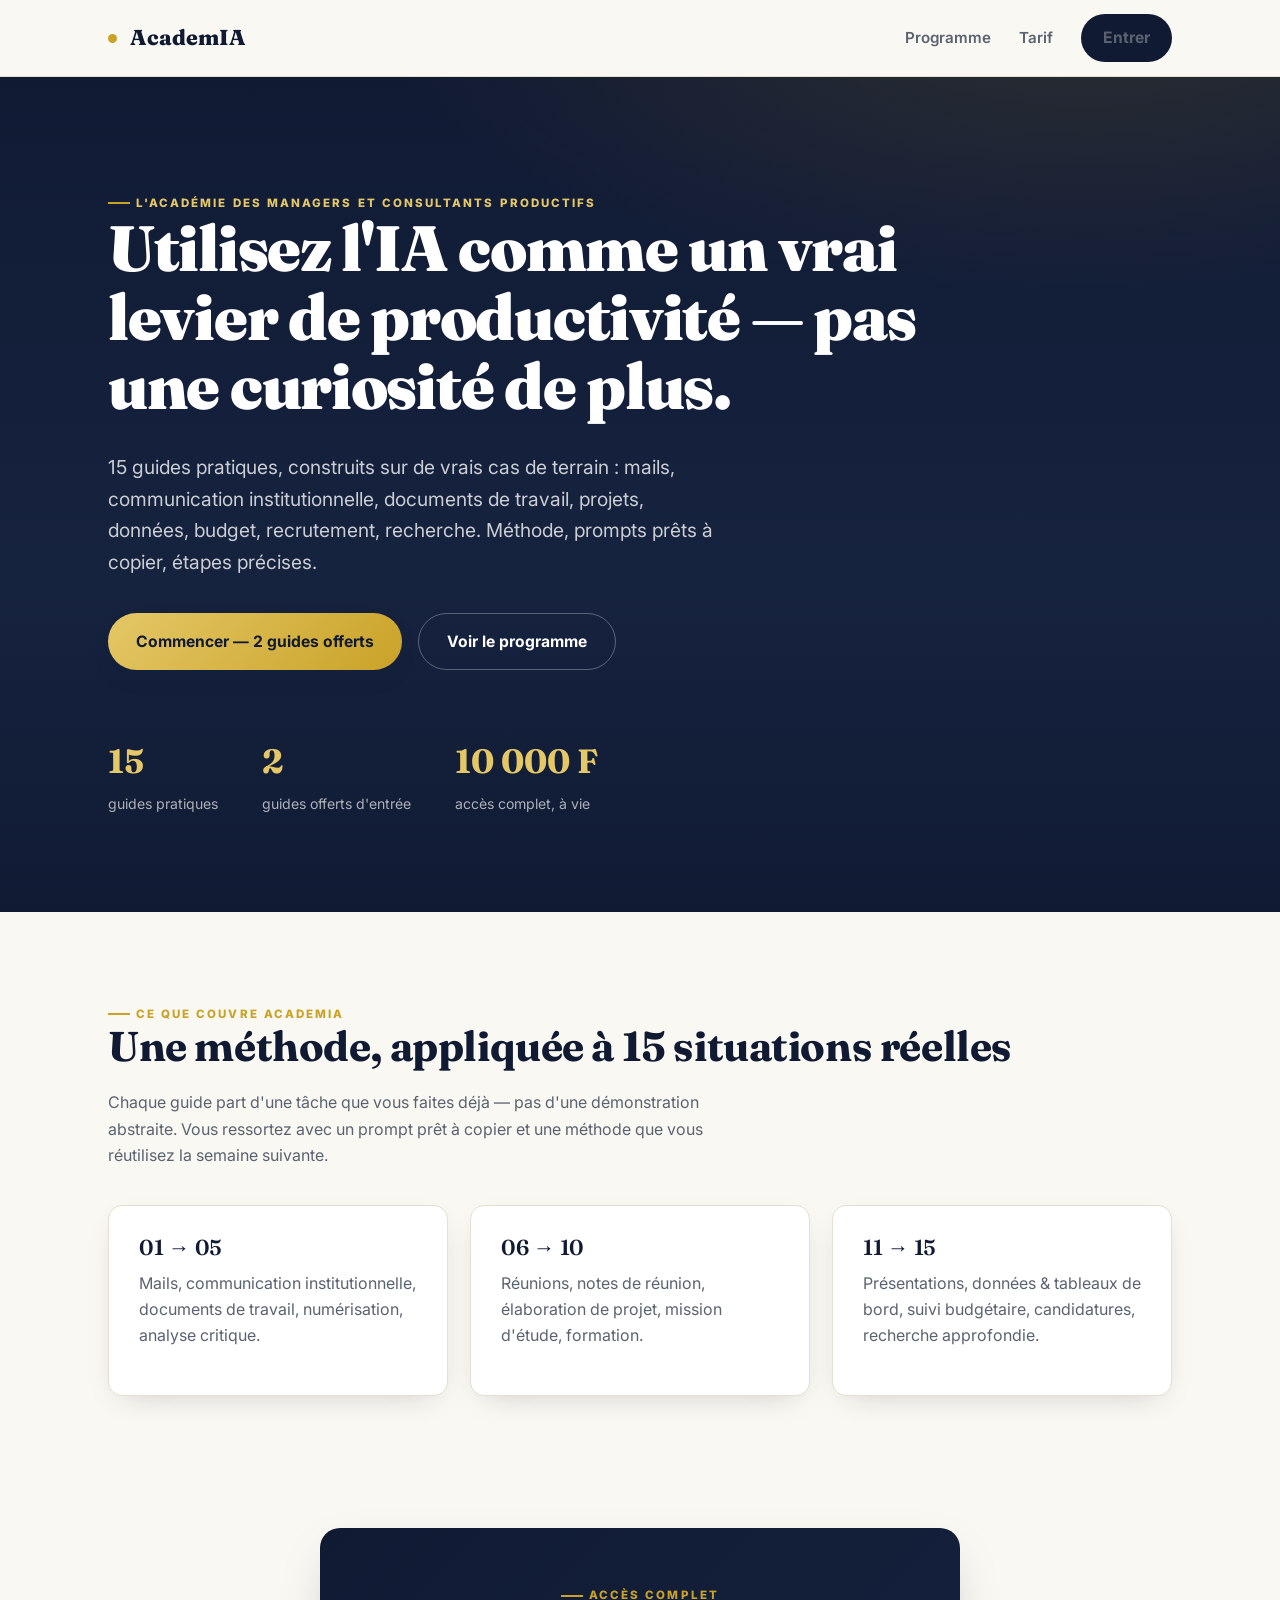
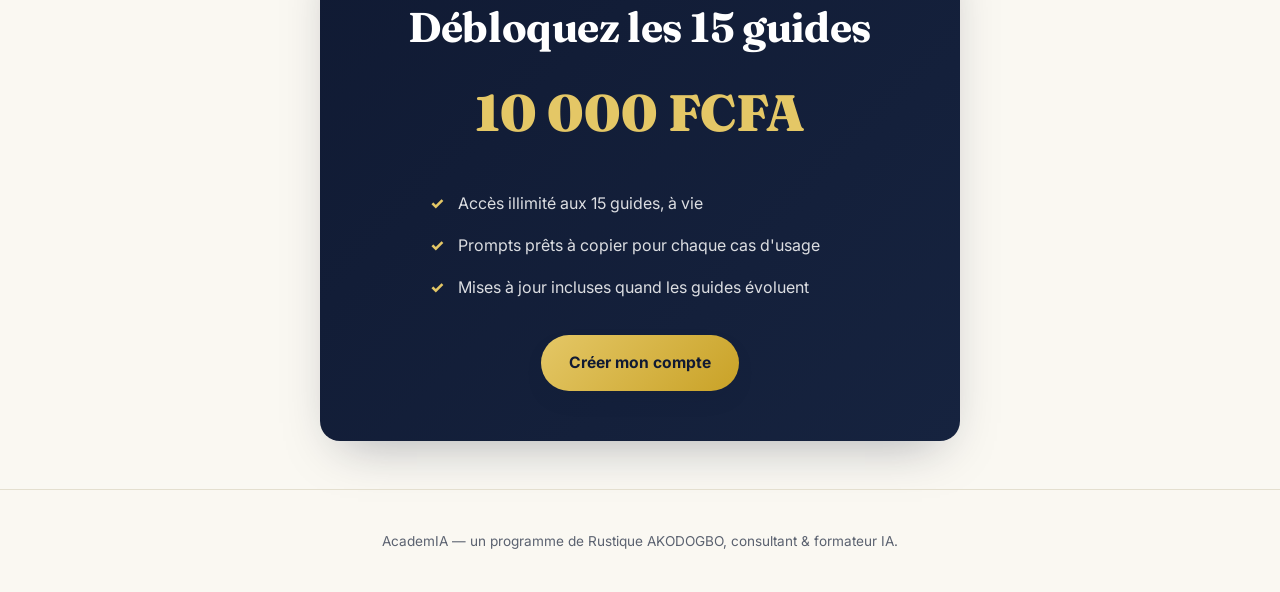
==== index.html @ be24abcd "Add files via upload" ====
<!DOCTYPE html>
<html lang="fr">
<head>
<meta charset="UTF-8">
<meta name="viewport" content="width=device-width, initial-scale=1.0">
<title>AcademIA — L'Académie des managers et consultants productifs</title>
<meta name="description" content="15 guides pratiques pour utiliser l'IA au quotidien : managers, gestionnaires de projets, consultants.">
<link rel="stylesheet" href="assets/styles.css">
</head>
<body>

<nav class="nav">
  <div class="container">
    <a href="index.html" class="brand"><span class="dot"></span>AcademIA</a>
    <div class="nav-links">
      <a href="#programme">Programme</a>
      <a href="#tarif">Tarif</a>
      <a href="access.html" class="btn btn--navy" style="padding:11px 22px;">Entrer</a>
    </div>
  </div>
</nav>

<header class="hero">
  <div class="container">
    <span class="eyebrow">L'académie des managers et consultants productifs</span>
    <h1>Utilisez l'IA comme un vrai levier de productivité — pas une curiosité de plus.</h1>
    <p class="lede">15 guides pratiques, construits sur de vrais cas de terrain : mails, communication institutionnelle, documents de travail, projets, données, budget, recrutement, recherche. Méthode, prompts prêts à copier, étapes précises.</p>
    <div class="hero-actions">
      <a href="access.html" class="btn btn--gold">Commencer — 2 guides offerts</a>
      <a href="#programme" class="btn btn--ghost" style="border-color:rgba(255,255,255,.3); color:#fff;">Voir le programme</a>
    </div>
    <div class="hero-stats">
      <div class="stat"><b>15</b><span>guides pratiques</span></div>
      <div class="stat"><b>2</b><span>guides offerts d'entrée</span></div>
      <div class="stat"><b>10 000 F</b><span>accès complet, à vie</span></div>
    </div>
  </div>
</header>

<section class="section" id="programme">
  <div class="container">
    <span class="eyebrow">Ce que couvre AcademIA</span>
    <h2>Une méthode, appliquée à 15 situations réelles</h2>
    <p style="max-width:640px;color:var(--muted)">Chaque guide part d'une tâche que vous faites déjà — pas d'une démonstration abstraite. Vous ressortez avec un prompt prêt à copier et une méthode que vous réutilisez la semaine suivante.</p>
    <div class="grid grid--3" style="margin-top:36px;">
      <div class="card"><h3>01 → 05</h3><p style="color:var(--muted)">Mails, communication institutionnelle, documents de travail, numérisation, analyse critique.</p></div>
      <div class="card"><h3>06 → 10</h3><p style="color:var(--muted)">Réunions, notes de réunion, élaboration de projet, mission d'étude, formation.</p></div>
      <div class="card"><h3>11 → 15</h3><p style="color:var(--muted)">Présentations, données & tableaux de bord, suivi budgétaire, candidatures, recherche approfondie.</p></div>
    </div>
  </div>
</section>

<section class="section section--tight" id="tarif">
  <div class="container">
    <div class="paywall" style="max-width:640px;margin:0 auto;">
      <span class="eyebrow">Accès complet</span>
      <h2 style="color:#fff;">Débloquez les 15 guides</h2>
      <div class="price">10 000 FCFA</div>
      <ul>
        <li>Accès illimité aux 15 guides, à vie</li>
        <li>Prompts prêts à copier pour chaque cas d'usage</li>
        <li>Mises à jour incluses quand les guides évoluent</li>
      </ul>
      <a href="access.html" class="btn btn--gold">Créer mon compte</a>
    </div>
  </div>
</section>

<footer class="footer">
  <div class="container">AcademIA — un programme de Rustique AKODOGBO, consultant & formateur IA.</div>
</footer>

</body>
</html>
---- assets/styles.css ----
/* ===========================================================
   AcademIA — design system
   Navy / or, typographie éditoriale impactante (Fraunces) +
   sans-serif propre pour le texte long (Inter).
=========================================================== */

@import url('https://fonts.googleapis.com/css2?family=Fraunces:opsz,wght@9..144,300;9..144,500;9..144,600;9..144,700;9..144,900&family=Inter:wght@400;500;600;700;800&family=JetBrains+Mono:wght@400;500&display=swap');

:root{
  --navy: #101A33;
  --navy-2: #16233F;
  --navy-soft: #263457;
  --gold: #C9A227;
  --gold-soft: #E4C766;
  --cream: #FAF8F2;
  --cream-2: #F1EDE1;
  --ink: #14181F;
  --muted: #5B6270;
  --line: #E4DFCF;
  --white: #FFFFFF;
  --radius: 14px;
  --shadow: 0 20px 50px -20px rgba(16,26,51,0.35);
  --shadow-soft: 0 10px 30px -15px rgba(16,26,51,0.25);
  --maxw: 1120px;
}

*{ box-sizing: border-box; }
html{ scroll-behavior: smooth; }
body{
  margin:0;
  background: var(--cream);
  color: var(--ink);
  font-family: 'Inter', system-ui, sans-serif;
  font-size: 16px;
  line-height: 1.65;
  -webkit-font-smoothing: antialiased;
}

h1,h2,h3,h4{
  font-family: 'Fraunces', Georgia, serif;
  font-weight: 700;
  color: var(--navy);
  line-height: 1.08;
  letter-spacing: -0.01em;
  margin: 0 0 0.5em;
}
h1{ font-size: clamp(2.4rem, 5vw, 4.2rem); font-weight: 900; letter-spacing: -0.02em; }
h2{ font-size: clamp(1.8rem, 3.4vw, 2.6rem); font-weight: 700; }
h3{ font-size: 1.35rem; font-weight: 600; }
p{ margin: 0 0 1em; color: var(--ink); }
a{ color: inherit; }

.eyebrow{
  display:inline-flex; align-items:center; gap:.5em;
  font-family:'Inter'; font-weight:800; letter-spacing:.18em; text-transform:uppercase;
  font-size:.72rem; color: var(--gold);
}
.eyebrow::before{ content:""; width:22px; height:2px; background:var(--gold); display:inline-block; }

.container{ max-width: var(--maxw); margin: 0 auto; padding: 0 28px; }
.section{ padding: 84px 0; }
.section--tight{ padding: 48px 0; }

/* Buttons */
.btn{
  display:inline-flex; align-items:center; justify-content:center; gap:.5em;
  font-family:'Inter'; font-weight:700; font-size:.98rem;
  padding: 15px 28px; border-radius: 999px; border: none; cursor:pointer;
  text-decoration:none; transition: transform .15s ease, box-shadow .15s ease, background .15s ease;
}
.btn--gold{ background: linear-gradient(135deg, var(--gold-soft), var(--gold)); color: var(--navy); box-shadow: var(--shadow-soft); }
.btn--gold:hover{ transform: translateY(-2px); box-shadow: var(--shadow); }
.btn--navy{ background: var(--navy); color: var(--white); }
.btn--navy:hover{ background: var(--navy-soft); transform: translateY(-2px); }
.btn--ghost{ background: transparent; color: var(--navy); border: 1.5px solid var(--line); }
.btn--ghost:hover{ border-color: var(--navy); }
.btn--block{ width:100%; }
.btn[disabled]{ opacity:.5; cursor:not-allowed; transform:none; }

/* Nav */
.nav{
  position: sticky; top:0; z-index: 40;
  background: rgba(250,248,242,.85); backdrop-filter: blur(10px);
  border-bottom: 1px solid var(--line);
}
.nav .container{ display:flex; align-items:center; justify-content:space-between; height: 76px; }
.brand{ display:flex; align-items:center; gap:.6em; font-family:'Fraunces'; font-weight:800; font-size:1.35rem; color:var(--navy); text-decoration:none; }
.brand .dot{ width:9px; height:9px; border-radius:50%; background:var(--gold); }
.nav-links{ display:flex; align-items:center; gap: 28px; font-weight:600; font-size:.95rem; }
.nav-links a{ text-decoration:none; color: var(--muted); }
.nav-links a:hover{ color: var(--navy); }

/* Hero */
.hero{
  background:
    radial-gradient(1200px 500px at 85% -10%, rgba(201,162,39,.16), transparent 60%),
    linear-gradient(180deg, var(--navy) 0%, var(--navy-2) 60%, var(--navy) 100%);
  color: var(--white);
  padding: 108px 0 96px;
  position: relative;
  overflow:hidden;
}
.hero h1{ color: var(--white); max-width: 820px; }
.hero .eyebrow{ color: var(--gold-soft); }
.hero p.lede{ font-size: 1.2rem; color: rgba(255,255,255,.78); max-width: 620px; margin: 22px 0 34px; }
.hero-actions{ display:flex; gap: 16px; flex-wrap:wrap; }
.hero-stats{ display:flex; gap: 44px; margin-top: 64px; flex-wrap:wrap; }
.hero-stats .stat b{ display:block; font-family:'Fraunces'; font-size: 2.1rem; color: var(--gold-soft); }
.hero-stats .stat span{ color: rgba(255,255,255,.65); font-size:.88rem; }

/* Cards */
.grid{ display:grid; gap: 22px; }
.grid--3{ grid-template-columns: repeat(3, 1fr); }
.grid--2{ grid-template-columns: repeat(2, 1fr); }
@media (max-width: 860px){ .grid--3, .grid--2{ grid-template-columns: 1fr; } }

.card{
  background: var(--white); border:1px solid var(--line); border-radius: var(--radius);
  padding: 30px; box-shadow: var(--shadow-soft);
}

/* Module library */
.module-card{
  background: var(--white); border:1px solid var(--line); border-radius: var(--radius);
  padding: 26px; position: relative; overflow:hidden; transition: transform .15s ease, box-shadow .15s ease;
  text-decoration:none; color: inherit; display:flex; flex-direction:column; gap:10px; min-height: 190px;
}
.module-card:hover{ transform: translateY(-3px); box-shadow: var(--shadow); }
.module-card.locked{ opacity: .68; filter: grayscale(.25); cursor: default; }
.module-card.locked:hover{ transform:none; box-shadow: var(--shadow-soft); }
.module-num{ font-family:'Fraunces'; font-weight:800; color: var(--gold); font-size:.85rem; letter-spacing:.08em; }
.module-title{ font-family:'Fraunces'; font-weight:700; font-size:1.18rem; color: var(--navy); line-height:1.2; }
.module-sub{ color: var(--muted); font-size:.9rem; }
.badge{
  position:absolute; top:18px; right:18px; font-size:.68rem; font-weight:800; letter-spacing:.06em;
  text-transform:uppercase; padding: 5px 10px; border-radius: 999px;
}
.badge--free{ background: rgba(201,162,39,.15); color:#8a6b12; }
.badge--locked{ background: rgba(16,26,51,.08); color: var(--navy); }

/* Auth / access forms */
.auth-wrap{ min-height: calc(100vh - 76px); display:flex; align-items:center; justify-content:center; padding: 48px 20px; background: var(--cream-2); }
.auth-card{ width:100%; max-width: 440px; background: var(--white); border:1px solid var(--line); border-radius: 18px; padding: 40px; box-shadow: var(--shadow); }
.field{ margin-bottom: 18px; }
.field label{ display:block; font-weight:700; font-size:.85rem; margin-bottom:7px; color: var(--navy); }
.field input{
  width:100%; padding: 13px 14px; border-radius: 10px; border: 1.5px solid var(--line);
  font-family:'Inter'; font-size:.98rem; background: var(--cream); color: var(--ink);
}
.field input:focus{ outline:none; border-color: var(--gold); background: var(--white); }
.form-msg{ font-size:.88rem; margin-top: 14px; padding: 10px 14px; border-radius:10px; }
.form-msg--error{ background:#FBEAEA; color:#9B2C2C; }
.form-msg--ok{ background:#EAF6EE; color:#256B3F; }
.helper{ color: var(--muted); font-size:.88rem; margin-top: 18px; text-align:center; }
.helper a{ color: var(--navy); font-weight:700; text-decoration: underline; }

/* Module viewer — mirrors the printed guide */
.module-header{
  background: linear-gradient(135deg, var(--navy), var(--navy-2));
  color: var(--white); border-radius: 18px; padding: 40px 38px; margin-bottom: 34px;
  box-shadow: var(--shadow);
}
.module-header .eyebrow{ color: var(--gold-soft); }
.module-header h1{ color: var(--white); font-size: clamp(1.8rem, 3vw, 2.4rem); margin: 10px 0 8px; }
.module-header .sub{ color: rgba(255,255,255,.75); font-style: italic; }
.module-header .platforms{ margin-top:18px; padding-top:16px; border-top:1px solid rgba(255,255,255,.15); font-size:.85rem; color: rgba(255,255,255,.75); }
.module-header .platforms b{ color: var(--gold-soft); letter-spacing:.06em; }

.block-h3{ font-size:1.15rem; text-transform:uppercase; letter-spacing:.04em; color: var(--navy); border-bottom: 2px solid var(--line); padding-bottom:8px; margin: 40px 0 16px; }
.block-h3sub{ font-family:'Fraunces'; font-weight:700; font-size:1.15rem; color: var(--navy); margin: 28px 0 10px; }
.block-h3sub .num{ color: var(--gold); margin-right:.4em; }
.block-h3sub2{ font-family:'Fraunces'; font-style: italic; font-weight:600; color: var(--navy-soft); margin: 22px 0 8px; }

.callout{ background: var(--cream-2); border-left: 4px solid var(--gold); border-radius: 0 12px 12px 0; padding: 18px 22px; margin: 18px 0; }
.callout .label{ font-weight:800; color: var(--navy); margin-bottom:6px; font-size:.95rem; }
.callout .text{ color: var(--muted); font-style: italic; font-size:.96rem; }

.prompt-box{ background: var(--navy); color: #F1EFE6; border-radius: 12px; padding: 22px 24px; margin: 18px 0; box-shadow: var(--shadow-soft); }
.prompt-box .tag{ font-weight:800; color: var(--gold-soft); letter-spacing:.14em; font-size:.72rem; margin-bottom:10px; display:block; }
.prompt-box pre{ margin:0; white-space: pre-wrap; word-wrap: break-word; font-family:'JetBrains Mono', monospace; font-size:.86rem; line-height:1.6; }
.prompt-box .copy-btn{
  margin-top: 14px; background: rgba(255,255,255,.08); border:1px solid rgba(255,255,255,.2); color:#F1EFE6;
  padding: 7px 14px; border-radius: 999px; font-size:.78rem; font-weight:700; cursor:pointer;
}
.prompt-box .copy-btn:hover{ background: rgba(255,255,255,.16); }

ul.bullets{ list-style:none; margin:0 0 1em; padding:0; }
ul.bullets li{ position:relative; padding-left: 22px; margin-bottom: 12px; }
ul.bullets li::before{ content:"■"; color: var(--gold); font-size:.7em; position:absolute; left:0; top:.35em; }
ul.bullets b{ color: var(--ink); }

ol.steps{ list-style:none; margin:0 0 1em; padding:0; counter-reset: step; }
ol.steps li{ position:relative; padding-left: 40px; margin-bottom: 16px; counter-increment: step; }
ol.steps li::before{
  content: counter(step); position:absolute; left:0; top:0;
  font-family:'Fraunces'; font-weight:800; color: var(--gold); font-size:1.1rem;
}
ol.steps b{ color: var(--navy); }

table.data-table{ width:100%; border-collapse: collapse; margin: 18px 0; font-size:.92rem; }
table.data-table th{ background: var(--navy); color:#fff; text-align:left; padding:10px 14px; font-weight:700; font-size:.82rem; }
table.data-table td{ padding:10px 14px; border-bottom:1px solid var(--line); vertical-align:top; }
table.data-table tr:nth-child(even) td{ background: var(--cream-2); }

.resources{ background: var(--cream-2); border-radius: 12px; padding: 22px 24px; margin: 24px 0; }
.resources .tag{ font-weight:800; color: var(--navy); letter-spacing:.1em; font-size:.75rem; margin-bottom:12px; display:block; }
.resource-item{ margin-bottom: 14px; }
.resource-item a.title{ font-weight:700; color: var(--navy); text-decoration:none; }
.resource-item a.title:hover{ text-decoration:underline; }
.resource-item .desc{ color: var(--muted); font-size:.88rem; font-style:italic; }

/* Paywall */
.paywall{ background: linear-gradient(135deg, var(--navy), var(--navy-2)); color:#fff; border-radius: 20px; padding: 50px; text-align:center; box-shadow: var(--shadow); }
.paywall .price{ font-family:'Fraunces'; font-weight:900; font-size: 3.2rem; color: var(--gold-soft); margin: 14px 0; }
.paywall ul{ list-style:none; padding:0; margin: 26px auto; max-width:420px; text-align:left; }
.paywall ul li{ padding: 8px 0 8px 28px; position:relative; color: rgba(255,255,255,.85); }
.paywall ul li::before{ content:"✓"; color: var(--gold-soft); position:absolute; left:0; font-weight:800; }

.footer{ padding: 40px 0; text-align:center; color: var(--muted); font-size:.85rem; border-top:1px solid var(--line); }

.lock-icon{ width:16px; height:16px; display:inline-block; vertical-align:-2px; }
.top-progress{ height:3px; background: var(--line); border-radius:3px; overflow:hidden; margin: 30px 0 10px; }
.top-progress i{ display:block; height:100%; background: linear-gradient(90deg, var(--gold), var(--gold-soft)); }
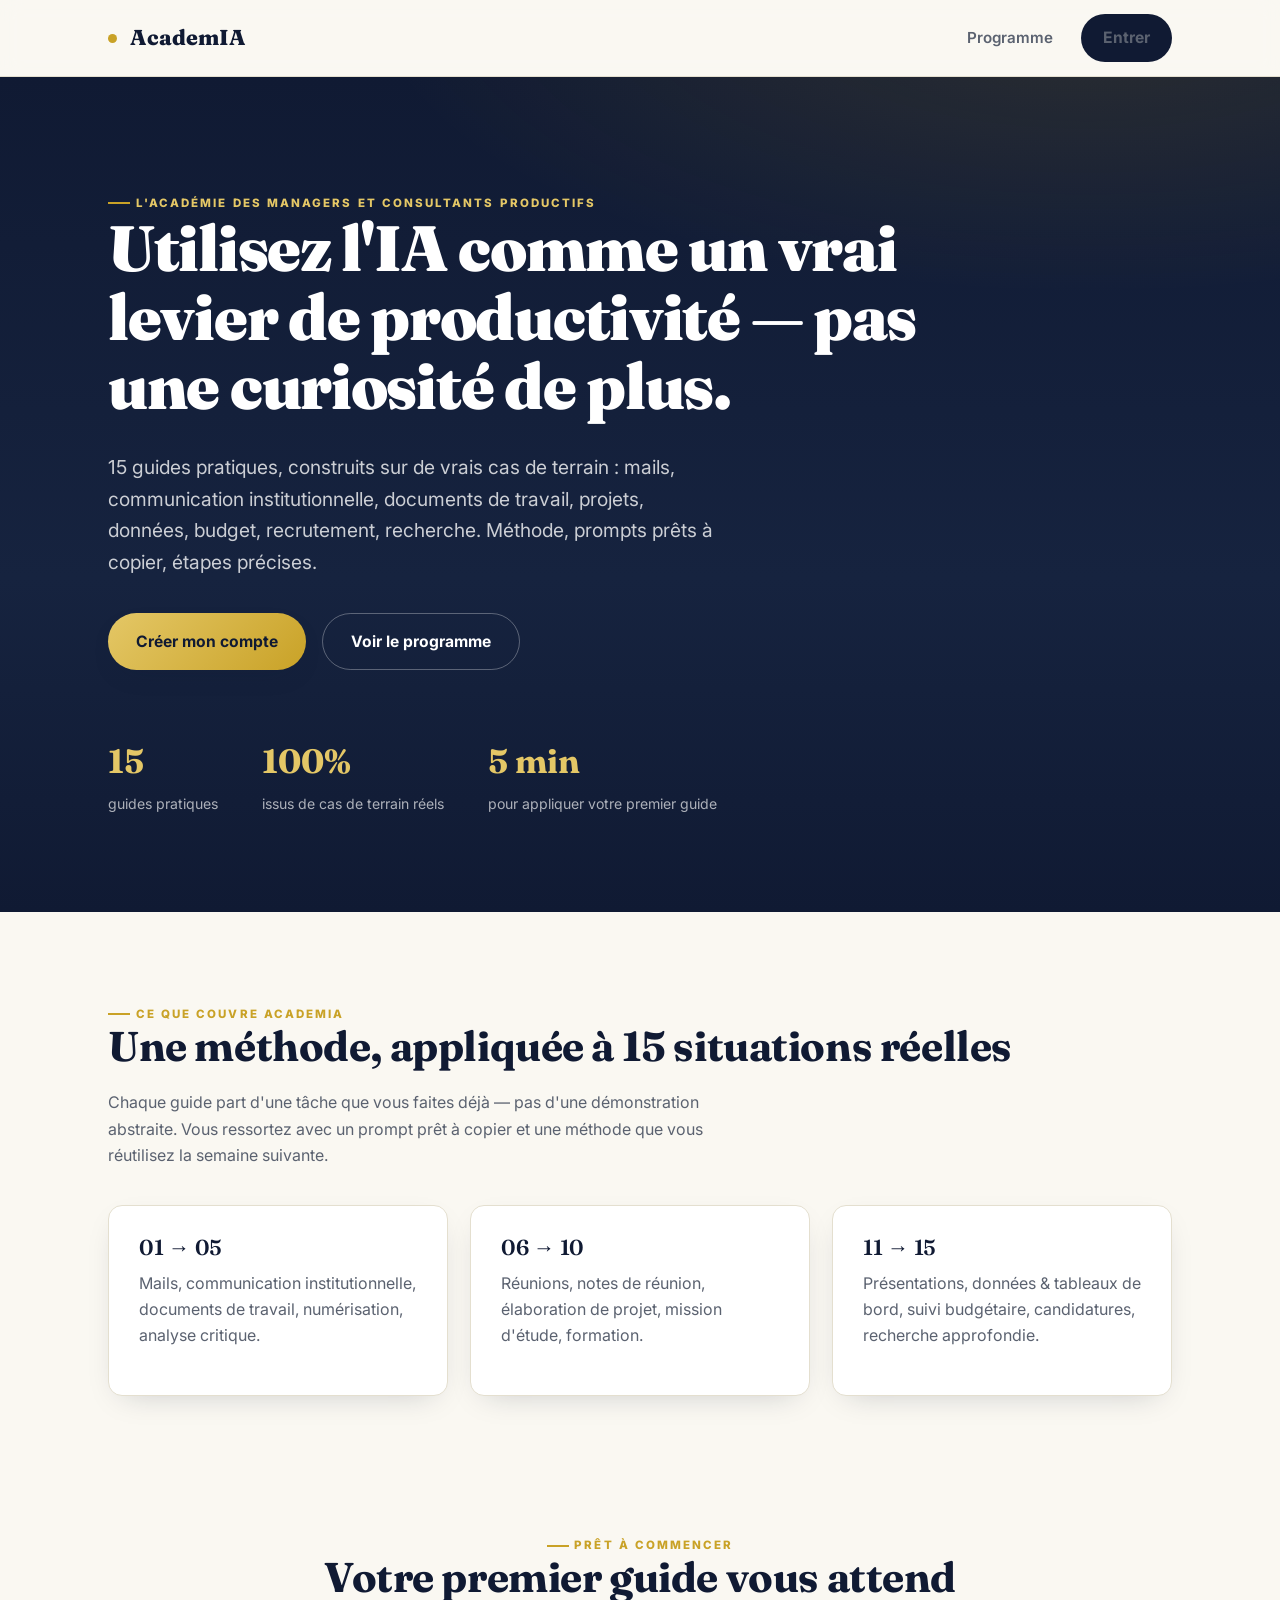
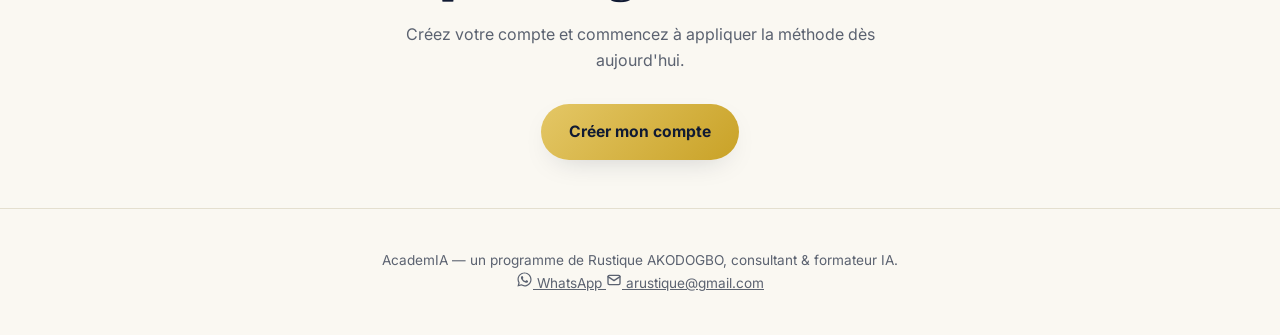
==== commit eeea9c21: "Add files via upload Mise à jour page d'accueil + contacts" ====
--- a/index.html
+++ b/index.html
@@ -14,7 +14,6 @@
     <a href="index.html" class="brand"><span class="dot"></span>AcademIA</a>
     <div class="nav-links">
       <a href="#programme">Programme</a>
-      <a href="#tarif">Tarif</a>
       <a href="access.html" class="btn btn--navy" style="padding:11px 22px;">Entrer</a>
     </div>
   </div>
@@ -26,13 +25,13 @@
     <h1>Utilisez l'IA comme un vrai levier de productivité — pas une curiosité de plus.</h1>
     <p class="lede">15 guides pratiques, construits sur de vrais cas de terrain : mails, communication institutionnelle, documents de travail, projets, données, budget, recrutement, recherche. Méthode, prompts prêts à copier, étapes précises.</p>
     <div class="hero-actions">
-      <a href="access.html" class="btn btn--gold">Commencer — 2 guides offerts</a>
+      <a href="access.html" class="btn btn--gold">Créer mon compte</a>
       <a href="#programme" class="btn btn--ghost" style="border-color:rgba(255,255,255,.3); color:#fff;">Voir le programme</a>
     </div>
     <div class="hero-stats">
       <div class="stat"><b>15</b><span>guides pratiques</span></div>
-      <div class="stat"><b>2</b><span>guides offerts d'entrée</span></div>
-      <div class="stat"><b>10 000 F</b><span>accès complet, à vie</span></div>
+      <div class="stat"><b>100%</b><span>issus de cas de terrain réels</span></div>
+      <div class="stat"><b>5 min</b><span>pour appliquer votre premier guide</span></div>
     </div>
   </div>
 </header>
@@ -50,24 +49,29 @@
   </div>
 </section>
 
-<section class="section section--tight" id="tarif">
-  <div class="container">
-    <div class="paywall" style="max-width:640px;margin:0 auto;">
-      <span class="eyebrow">Accès complet</span>
-      <h2 style="color:#fff;">Débloquez les 15 guides</h2>
-      <div class="price">10 000 FCFA</div>
-      <ul>
-        <li>Accès illimité aux 15 guides, à vie</li>
-        <li>Prompts prêts à copier pour chaque cas d'usage</li>
-        <li>Mises à jour incluses quand les guides évoluent</li>
-      </ul>
-      <a href="access.html" class="btn btn--gold">Créer mon compte</a>
-    </div>
+<section class="section section--tight">
+  <div class="container" style="text-align:center;">
+    <span class="eyebrow">Prêt à commencer</span>
+    <h2>Votre premier guide vous attend</h2>
+    <p style="max-width:520px;margin:14px auto 30px;color:var(--muted);">Créez votre compte et commencez à appliquer la méthode dès aujourd'hui.</p>
+    <a href="access.html" class="btn btn--gold">Créer mon compte</a>
   </div>
 </section>
 
 <footer class="footer">
-  <div class="container">AcademIA — un programme de Rustique AKODOGBO, consultant & formateur IA.</div>
+  <div class="container footer-inner">
+    <div>AcademIA — un programme de Rustique AKODOGBO, consultant &amp; formateur IA.</div>
+    <div class="footer-contact">
+      <a href="https://wa.me/22966235847" target="_blank" rel="noopener" class="footer-link">
+        <svg viewBox="0 0 24 24" width="17" height="17" fill="currentColor" aria-hidden="true"><path d="M12.04 2C6.58 2 2.13 6.45 2.13 11.91c0 1.75.46 3.39 1.26 4.81L2 22l5.41-1.42a9.87 9.87 0 0 0 4.63 1.18h.01c5.46 0 9.9-4.45 9.9-9.91C21.95 6.45 17.5 2 12.04 2zm0 18.02h-.01a8.2 8.2 0 0 1-4.19-1.15l-.3-.18-3.12.82.83-3.04-.2-.31a8.19 8.19 0 0 1-1.25-4.35c0-4.53 3.69-8.22 8.24-8.22 2.2 0 4.27.86 5.83 2.42a8.17 8.17 0 0 1 2.41 5.82c0 4.53-3.69 8.19-8.24 8.19zm4.52-6.16c-.25-.12-1.47-.72-1.7-.81-.23-.08-.39-.12-.56.13-.17.25-.64.81-.78.97-.14.17-.29.19-.54.06-.25-.12-1.04-.38-1.99-1.22-.73-.65-1.23-1.46-1.37-1.71-.14-.25-.02-.38.11-.51.11-.11.25-.29.37-.43.12-.14.16-.25.25-.41.08-.17.04-.31-.02-.43-.06-.12-.56-1.35-.77-1.85-.2-.48-.41-.42-.56-.43h-.48c-.17 0-.44.06-.67.31-.23.25-.87.85-.87 2.08 0 1.23.89 2.41 1.02 2.58.12.17 1.75 2.67 4.24 3.74.59.26 1.05.41 1.41.52.59.19 1.13.16 1.55.1.47-.07 1.47-.6 1.68-1.18.21-.58.21-1.08.14-1.18-.06-.1-.23-.16-.48-.28z"/></svg>
+        WhatsApp
+      </a>
+      <a href="mailto:arustique@gmail.com" class="footer-link">
+        <svg viewBox="0 0 24 24" width="16" height="16" fill="none" stroke="currentColor" stroke-width="2" stroke-linecap="round" stroke-linejoin="round" aria-hidden="true"><rect x="3" y="5" width="18" height="14" rx="2"/><path d="M3 7l9 6 9-6"/></svg>
+        arustique@gmail.com
+      </a>
+    </div>
+  </div>
 </footer>
 
 </body>
